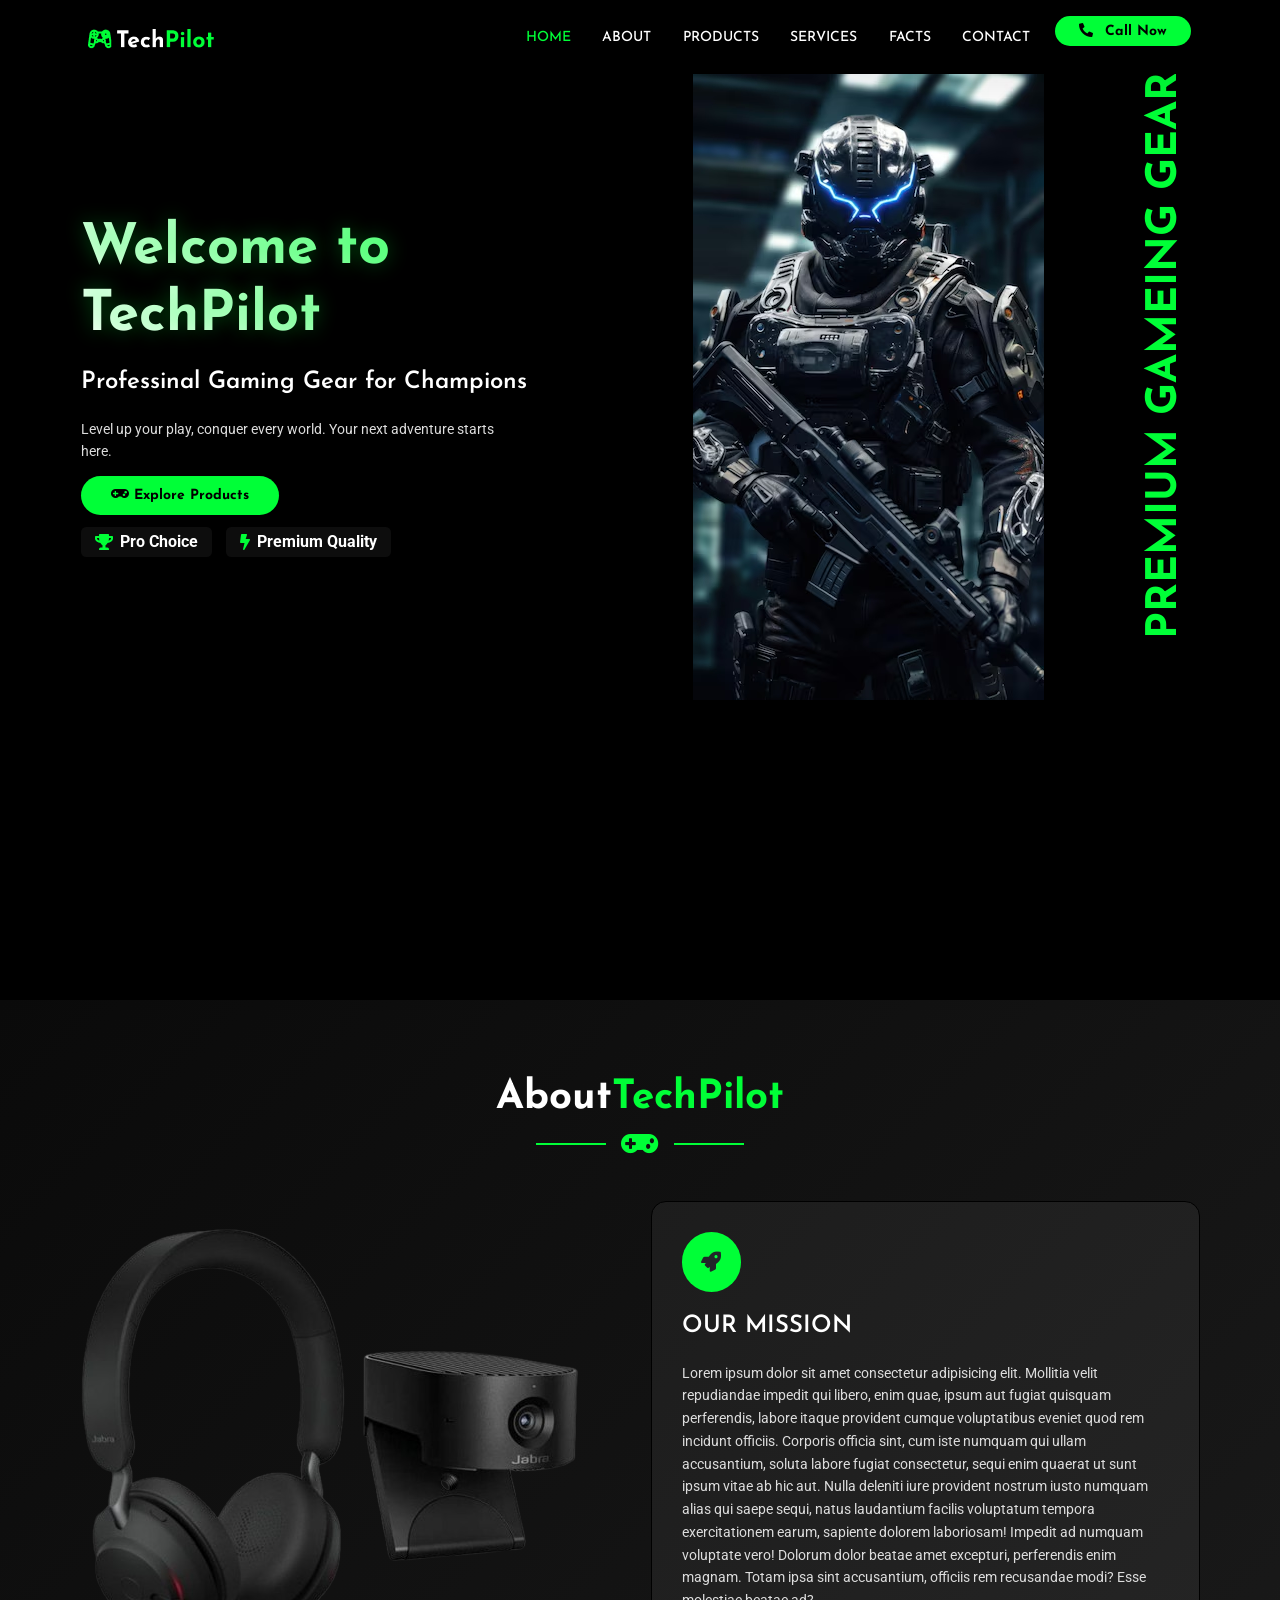
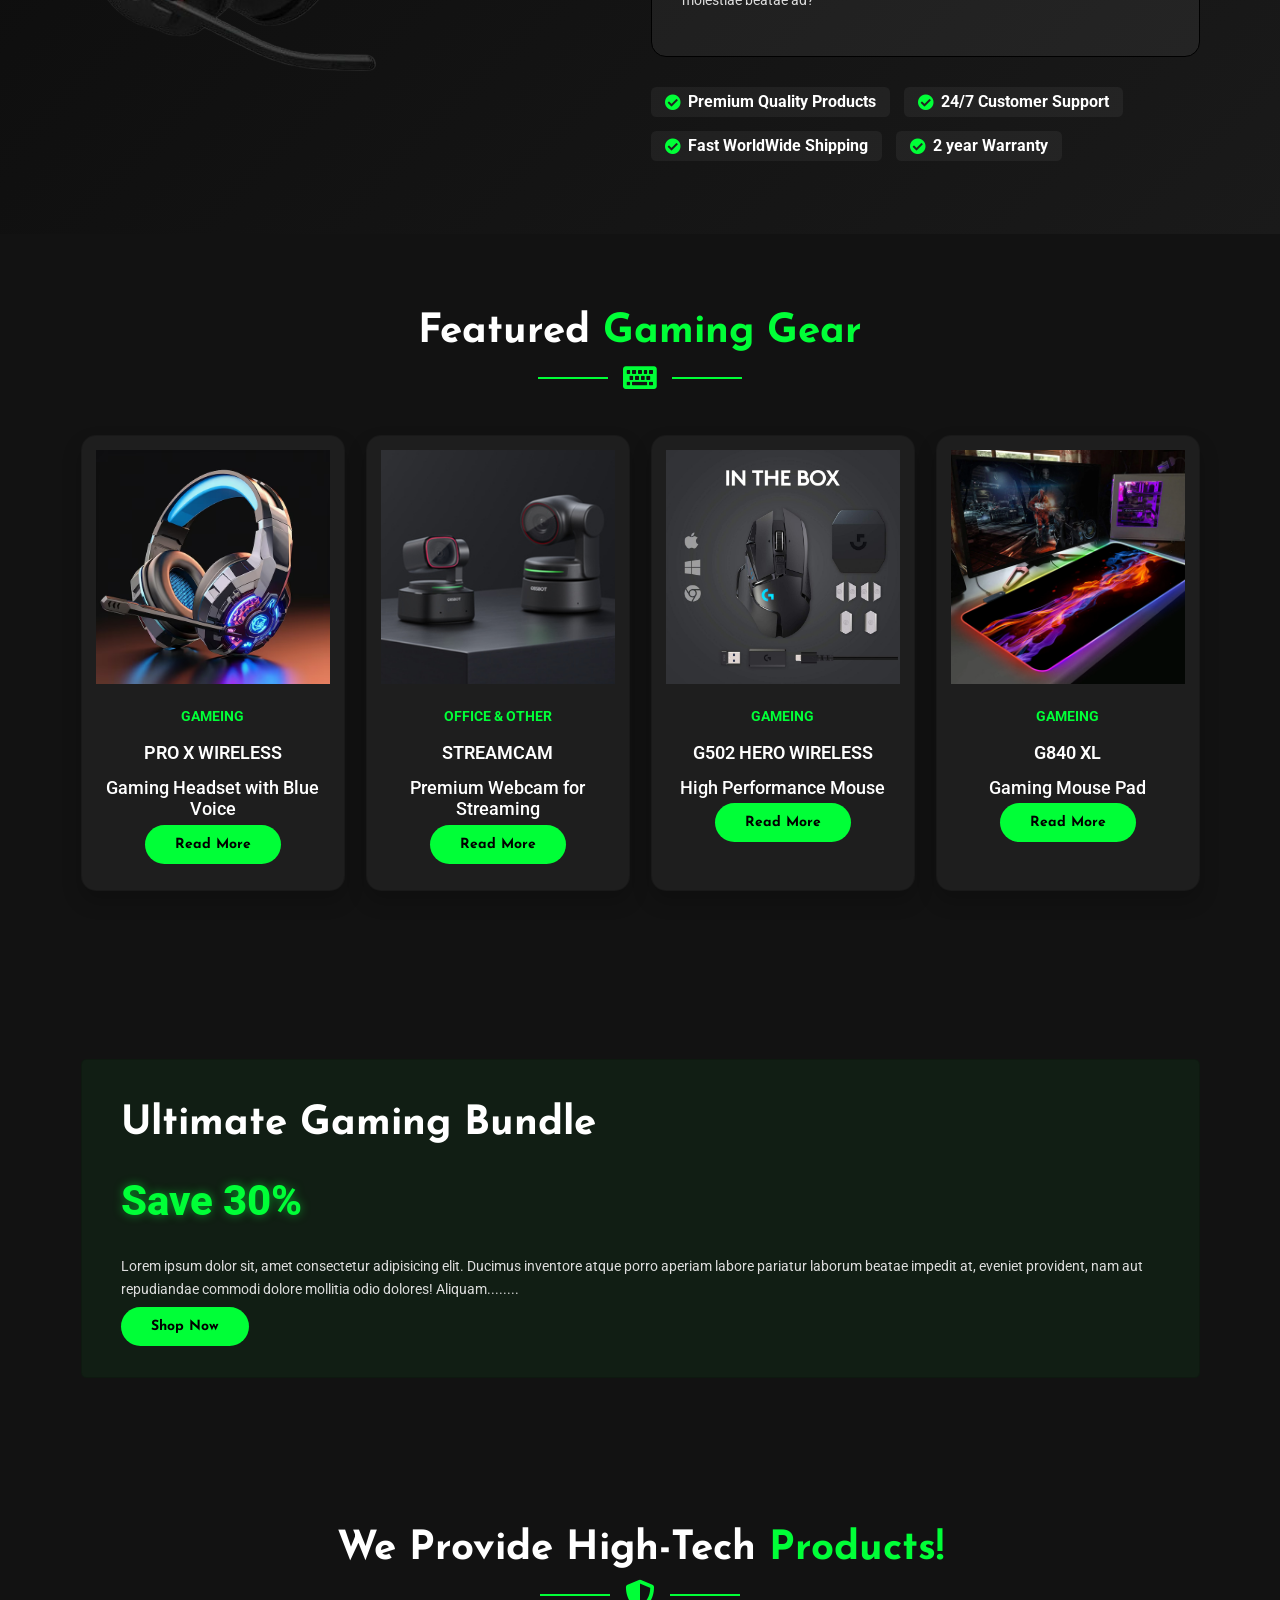
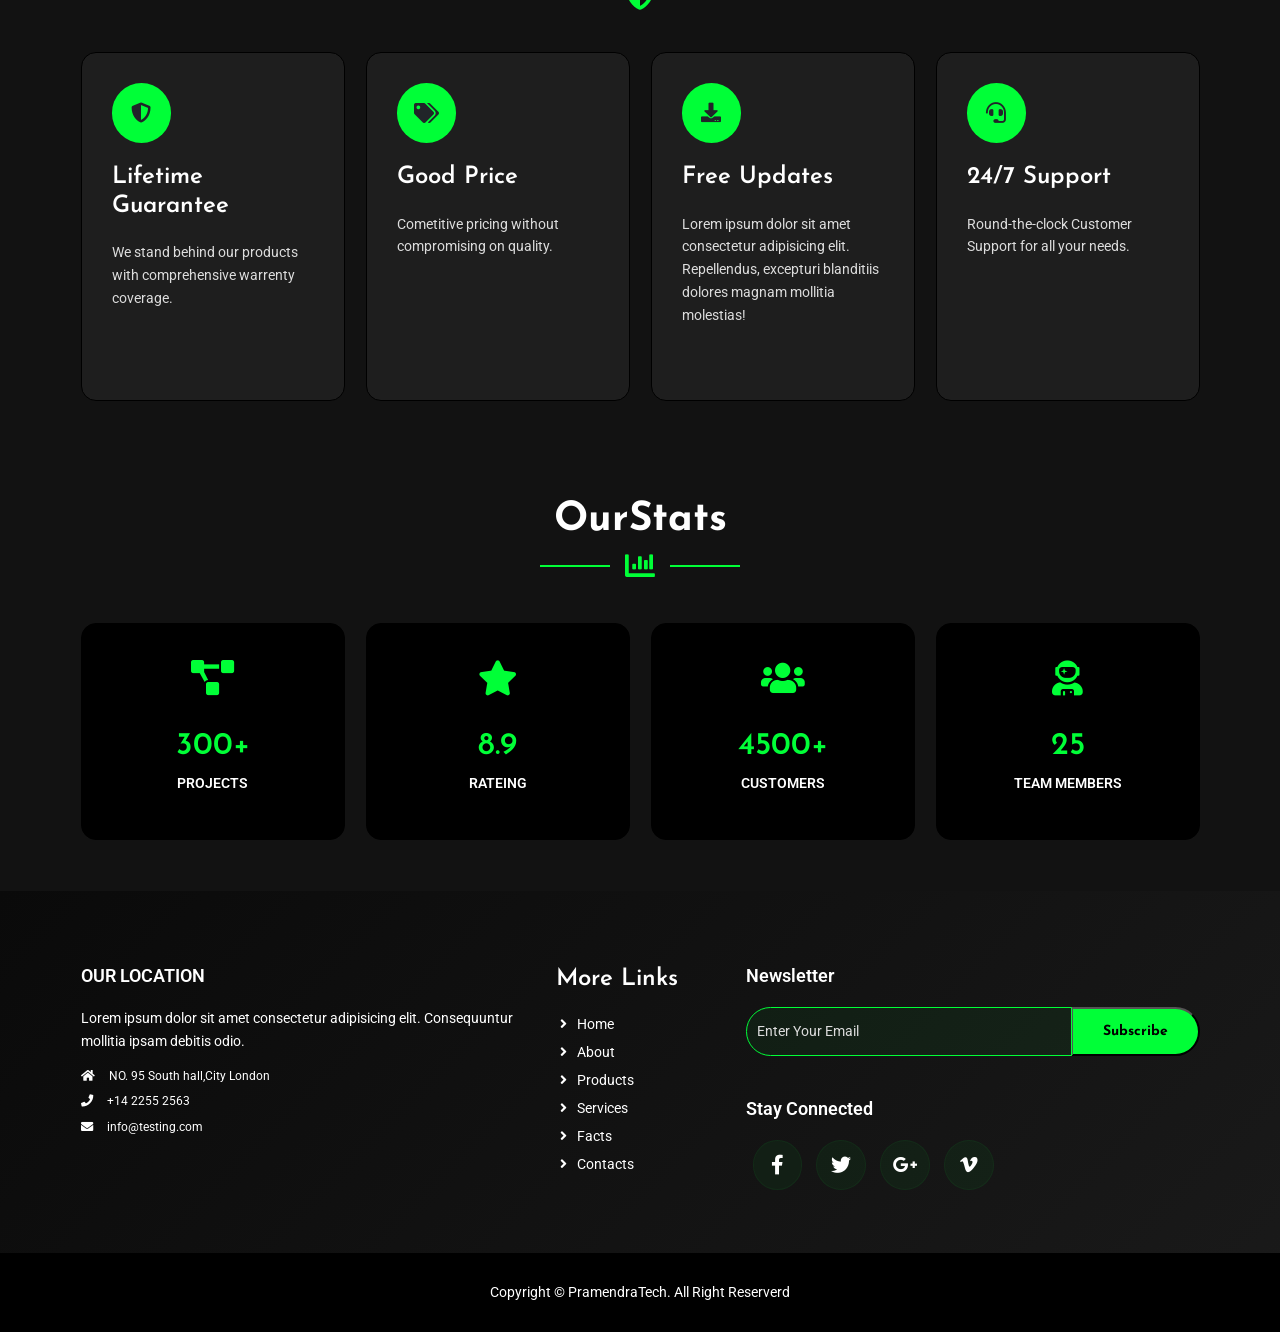
==== index.html @ 6ac1dfd6 "Web Page Gaming" ====
<!DOCTYPE html>
<html lang="en">

<head>
    <meta charset="UTF-8">
    <meta name="viewport" content="width=device-width, initial-scale=1.0">
    <title>TechPilot - Gaming Gear & Accessories</title>

    <!-- FAVICON -->
    <link rel="icon" type="image/png" href="images/favicon.png">

    <!-- Bootstrap 5 CDN Links -->
    <link rel="stylesheet" href="https://cdn.jsdelivr.net/npm/bootstrap@5.3.6/dist/css/bootstrap.min.css">
    <link rel="stylesheet" href="https://cdnjs.cloudflare.com/ajax/libs/font-awesome/5.15.4/css/all.min.css">

    <!-- Custom File's Link -->
    <link rel="stylesheet" href="Css/style.css">
    <link rel="stylesheet" href="Css/responsive-style.css">

</head>

<body data-bs-spy="scroll" data-bs-target=".navbar" data-bs-offset="100">
    <!-- Navbar section -->
    <header class="header_wrapper ">
        <nav class="navbar navbar-expand-lg navbar-header-scrolled">
            <div class="container">
                <a class="navbar-brand" href="#">
                    <img src="Images/logo.png" class="img-fluid" alt="logo">
                </a>
                <button class="navbar-toggler" type="button" data-bs-toggle="collapse" data-bs-target="#navbarNav"
                    aria-controls="navbarNav" aria-expanded="false" aria-label="Toggle navigation">
                    <!-- <span class="navbar-toggler-icon"></span> -->
                    <i class="fas fa-stream navbar-toggler-icon"> </i>
                </button>
                <div class="collapse navbar-collapse justify-content-end" id="navbarNav">
                    <ul class="navbar-nav menu-navbar-nav">
                        <li class="nav-item">
                            <a class="nav-link active" aria-current="page" href="#home">Home</a>
                        </li>
                        <li class="nav-item">
                            <a class="nav-link" href="#about">About</a>
                        </li>
                        <li class="nav-item">
                            <a class="nav-link" href="#products">Products</a>
                        </li>
                        <li class="nav-item">
                            <a class="nav-link" href="#services">Services</a>
                        </li>
                        <li class="nav-item">
                            <a class="nav-link" href="#facts">Facts</a>
                        </li>
                        <li class="nav-item">
                            <a class="nav-link" href="#contact">Contact</a>
                        </li>

                        <li class="nav-item">
                            <a class="main-btn" href="#">
                                <i class="swing fas fa-phone-alt me-2"></i> call now
                            </a>
                        </li>

                    </ul>
                </div>
            </div>
        </nav>
    </header>
    <!-- Navbar section exit -->

    <!-- Banner section -->
    <section id="home" class="banner_wrapper wrapper" style="height: 1000px;">
        <div class="container position-relative">
            <div class="vertical-text">
                PREMIUM GAMEING GEAR
            </div>

            <div class="row align-items-center">
                <div class="col-lg-6 mb-lg-0 mb-5">
                    <h1>
                        Welcome to TechPilot
                    </h1>
                    <h4>Professinal Gaming Gear for Champions</h4>
                    <p>
                        Level up your play, conquer every world. Your next adventure starts here.
                    </p>
                    <a href="#product" class="main-btn">
                        <i class="fas fa-gamepad"></i> Explore Products
                    </a>
                    <div class="hero-badges">
                        <span class="badge">
                            <i class="fas fa-trophy"></i> Pro Choice
                        </span>

                        <span class="badge">
                            <i class="fas fa-bolt"></i> Premium Quality
                        </span>
                    </div>

                </div>

                <div class="col-lg-6">
                    <div>
                        <img src="Images/top-banner-img/mouse.png" alt="mouse-logo" class="img-fluid ms-xl-5">
                    </div>

                </div>
            </div>

            <div class="row align-items-center">
                <div class="col-lg-6 mb-lg-0 mb-5">

                </div>
            </div>
        </div>
    </section>
    <!-- Banner section exit -->

    <!-- About section -->
    <section id="about" class="about_wrapper wrapper">
        <div class="container">
            <div class="section-title text-center mb-5">
                <h2>About<span class="highlight">TechPilot</span></h2>
                <div class="title-design">
                    <span class="line"></span>
                    <i class="fas fa-gamepad"></i>
                    <span class="line"></span>
                </div>

            </div>
            <div class="row">
                <div class="col-lg-6 mb-lg-0 mb-5">
                    <div class="position-relative">
                        <img src="Images/about/about-banner1.png" alt="mouse-logo" class="img-fluid">
                    </div>
                </div>
                <div class="col-lg-6">
                    <div class="common-card">
                        <div class="card-icon">
                            <i class="fas fa-rocket"></i>
                        </div>
                        <h4>OUR MISSION</h4>
                        <P>Lorem ipsum dolor sit amet consectetur adipisicing elit. Mollitia velit repudiandae impedit
                            qui libero, enim quae, ipsum aut fugiat quisquam perferendis, labore itaque provident cumque
                            voluptatibus eveniet quod rem incidunt officiis. Corporis officia sint, cum iste numquam qui
                            ullam accusantium, soluta labore fugiat consectetur, sequi enim quaerat ut sunt ipsum vitae
                            ab hic aut. Nulla deleniti iure provident nostrum iusto numquam alias qui saepe sequi, natus
                            laudantium facilis voluptatum tempora exercitationem earum, sapiente dolorem laboriosam!
                            Impedit ad numquam voluptate vero! Dolorum dolor beatae amet excepturi, perferendis enim
                            magnam. Totam ipsa sint accusantium, officiis rem recusandae modi? Esse molestiae beatae ad?
                        </P>
                    </div>
                    <div class="hero-badges flex-wrap justify-content-start">
                        <span class="badge">
                            <i class="fas fa-check-circle"></i>
                            Premium Quality Products
                        </span>

                        <span class="badge">
                            <i class="fas fa-check-circle"></i>
                            24/7 Customer Support
                        </span>

                        <span class="badge">
                            <i class="fas fa-check-circle"></i>
                            Fast WorldWide Shipping
                        </span>

                        <span class="badge">
                            <i class="fas fa-check-circle"></i>
                            2 year Warranty
                        </span>
                    </div>
                </div>
            </div>
        </div>

    </section>
    <!-- About section exit -->

    <!-- Product section -->
    <section id="products" class="products_wrapper wrapper">
        <div class="container">

            <div class="section-title text-center mb-5">
                <h2>Featured <span class="highlight">Gaming Gear</span></h2>
                <div class="title-design">
                    <span class="line"></span>
                    <i class="fas fa-keyboard"></i>
                    <span class="line"></span>
                </div>
            </div>
            <div class="row">
                <div class="col-lg-3 col-md-6 mb-4">
                    <div class="card text-center p-3">
                        <div class="product-img mb-4">
                            <img src="./Images/products/1.png" class="img-fluid" alt="" />
                        </div>
                        <div class="text-center mb-4">
                            <p>GAMEING</p>
                            <h5>PRO X WIRELESS</h5>
                            <h6>Gaming Headset with Blue Voice</h6>
                            <a href="#" class="main-btn mt-4">Read more</a>
                        </div>
                    </div>
                </div>

                <div class="col-lg-3 col-md-6 mb-4">
                    <div class="card text-center p-3">
                        <div class="product-img mb-4">
                            <img src="./Images/products/2.png" class="img-fluid" alt="" />
                        </div>
                        <div class="text-center mb-4">
                            <p>Office & Other</p>
                            <h5>STREAMCAM</h5>
                            <h6>Premium Webcam for Streaming</h6>
                            <a href="#" class="main-btn mt-4">Read more</a>
                        </div>
                    </div>
                </div>


                <div class="col-lg-3 col-md-6 mb-4">
                    <div class="card text-center p-3">
                        <div class="product-img mb-4">
                            <img src="./Images/products/3.png" class="img-fluid" alt="" />
                        </div>
                        <div class="text-center mb-4">
                            <p>GAMEING</p>
                            <h5>G502 HERO WIRELESS</h5>
                            <h6>High Performance Mouse</h6>
                            <a href="#" class="main-btn mt-4">Read more</a>
                        </div>
                    </div>
                </div>

                <div class="col-lg-3 col-md-6 mb-4">
                    <div class="card text-center p-3">
                        <div class="product-img mb-4">
                            <img src="./Images/products/4.png" class="img-fluid" alt="" />
                        </div>
                        <div class="text-center mb-4">
                            <p>GAMEING</p>
                            <h5>G840 XL</h5>
                            <h6>Gaming Mouse Pad</h6>
                            <a href="#" class="main-btn mt-4">Read more</a>
                        </div>
                    </div>
                </div>


            </div>
        </div>

    </section>
    <!-- Products section Exit -->

    <!-- Ads section -->
    <section class="ads_wrapper wrapper">
        <div class="container">
            <div class="row">
                <div class="col-md-12">
                    <div class="card">
                        <div>
                            <h2>
                                Ultimate Gaming Bundle
                            </h2>
                            <p class="discount my-5">
                                Save 30%
                            </p>
                            <p>Lorem ipsum dolor sit, amet consectetur adipisicing elit. Ducimus inventore atque porro
                                aperiam labore pariatur laborum beatae impedit at, eveniet provident, nam aut
                                repudiandae commodi dolore mollitia odio dolores! Aliquam........</p>
                            <a href="#products" class="main-btn mt-4">Shop Now</a>
                        </div>
                        <div class="ad-image">
                            <img src="./Images/ads/bundle-keyboard.png" alt="" class="img-fluid" />
                        </div>
                    </div>
                </div>
            </div>
        </div>
    </section>

    <!-- Ads Section Exit  -->

    <!-- Services section -->
    <section id="services" class="services_wrapper wrapper">
        <div class="container">
            <div class="section-title text-center mb-5">
                <h2>We Provide High-Tech <span class="highlight">products!</span> </h2>
                <div class="title-design">
                    <span class="line"></span>
                    <i class="fas fa-shield-alt"></i>
                    <span class="line"></span>
                </div>
            </div>
            <div class="row">
                <div class="col-lg-3 col-md-6 mb-4">
                    <div class="common-card">
                        <div class="card-icon">
                            <i class="fas fa-shield-alt"></i>
                        </div>
                        <h4>Lifetime Guarantee</h4>
                        <p>We stand behind our products with comprehensive warrenty coverage.</p>
                    </div>
                </div>


                <div class="col-lg-3 col-md-6 mb-4">
                    <div class="common-card">
                        <div class="card-icon">
                            <i class="fas fa-tags"></i>
                        </div>
                        <h4>Good Price</h4>
                        <p>Cometitive pricing without compromising on quality.</p>
                    </div>
                </div>

                <div class="col-lg-3 col-md-6 mb-4">
                    <div class="common-card">
                        <div class="card-icon">
                            <i class="fas fa-download"></i>
                        </div>
                        <h4>Free Updates</h4>
                        <p>Lorem ipsum dolor sit amet consectetur adipisicing elit. Repellendus, excepturi blanditiis
                            dolores magnam mollitia molestias!</p>
                    </div>
                </div>

                <div class="col-lg-3 col-md-6 mb-4">
                    <div class="common-card">
                        <div class="card-icon">
                            <i class="fas fa-headset"></i>
                        </div>
                        <h4>24/7 Support</h4>
                        <p>Round-the-clock Customer Support for all your needs.</p>
                    </div>
                </div>

            </div>
        </div>
    </section>
    <!-- Services section Exit -->

    <!-- Facts section -->

    <section id="facts" class="facts_wrapper warpper">
        <div class="container">
            <div class="section-title text-center mb-5">
                <h2>Our<span class="highlight">Stats</span> </h2>
                <div class="title-design">
                    <span class="line"></span>
                    <i class="fas fa-chart-bar"></i>
                    <span class="line"></span>
                </div>
            </div>
            <div class="row">
                <div class="col-md-3 col-sm-6 mb-4">
                    <div class="card common-card text-center">
                        <div class="fact-icon">
                            <i class="fas fa-project-diagram"></i>
                        </div>
                        <div>
                            <h3>300+</h3>
                            <p>PROJECTS</p>
                        </div>
                    </div>
                </div>

                <div class="col-md-3 col-sm-6 mb-4">
                    <div class="card common-card text-center">
                        <div class="fact-icon">
                            <i class="fas fa-star"></i>
                        </div>
                        <div>
                            <h3>8.9</h3>
                            <p>RATEING</p>
                        </div>
                    </div>
                </div>

                <div class="col-md-3 col-sm-6 mb-4">
                    <div class="card common-card text-center">
                        <div class="fact-icon">
                            <i class="fas fa-users"></i>
                        </div>
                        <div>
                            <h3>4500+</h3>
                            <p>CUSTOMERS</p>
                        </div>
                    </div>
                </div>

                <div class="col-md-3 col-sm-6 mb-4">
                    <div class="card common-card text-center">
                        <div class="fact-icon">
                            <i class="fas fa-user-astronaut"></i>
                        </div>
                        <div>
                            <h3>25</h3>
                            <p>TEAM MEMBERS</p>
                        </div>
                    </div>
                </div>
            </div>

        </div>
    </section>

    <!-- Facts section Exit -->


    <!-- Footer section -->
    <section id="contact" class="footer_wrapper wrapper pb-0">
        <div class="container pb-3">
            <div class="row">
                <div class="col-lg-5 col-md-6 mb-4">
                    <h5 class="mb-4">OUR LOCATION</h5>
                    <p class="ps-0">Lorem ipsum dolor sit amet consectetur adipisicing elit. Consequuntur mollitia ipsam
                        debitis odio.</p>
                    <div class="contact-info">
                        <ul class="list-unstyled">
                            <li><a href="#"><i class="fa fa-home me-3"></i>NO. 95 South hall,City London</a></li>
                            <li><a href="#"><i class="fa fa-phone me-3"></i>+14 2255 2563</a></li>
                            <li><a href="#"><i class="fa fa-envelope me-3"></i>info@testing.com</a></li>
                        </ul>
                    </div>
                </div>

                <div class="col-lg-2 col-md-6 mb-4">
                    <h4 class="mb-4">More Links</h4>
                    <ul class="link-widget p-0">
                        <li><a href="#home">Home</a></li>
                        <li><a href="#about">About</a></li>
                        <li><a href="#products">Products</a></li>
                        <li><a href="#services">Services</a></li>
                        <li><a href="#facts">Facts</a></li>
                        <li><a href="#contact">Contacts</a></li>
                    </ul>
                </div>
                <div class="col-lg-5 col-md-6 mb-4">
                    <h5 class="mb-4">Newsletter</h5>
                    <div class="input-group mb-5">
                        <input type="text" class="form-control" placeholder="Enter Your Email">
                        <button class="btnn main-btn" type="button">Subscribe</button>
                    </div>
                    <h5>Stay Connected</h5>
                    <ul class="social-network d-flex align-items-center p-0">
                        <li><a href="#"><i class="fab fa-facebook-f"></i></a></li>
                        <li><a href="#"><i class="fab fa-twitter"></i></a></li>
                        <li><a href="#"><i class="fab fa-google-plus-g"></i></a></li>
                        <li><a href="#"><i class="fab fa-vimeo-v"></i></a></li>
                    </ul>

                </div>
            </div>
        </div>
        <div class="container-fluid copyright-section">
            <p class="p-0">Copyright <a href="#">©️ PramendraTech.</a> All Right Reserverd</p>
        </div>
    </section>
    <!-- Footer section exit -->

    <!-- Bootstrap 5 JS CDN Links -->
    <script src="https://cdn.jsdelivr.net/npm/bootstrap@5.3.6/dist/js/bootstrap.bundle.min.js"></script>

    <!-- Custom Js Link -->
    <script src="JS/main.js"></script>
</body>

</html>
---- Css/style.css ----
/* TABLE OF CONTENTS */
/* ------------------
1. General
2. Navbar
3. Banner
4. About
5. Products
6. Ads
7. Services
8. Facts
9. Footer
-------------------- */

/* 1 General */
@import url("https://fonts.googleapis.com/css2?family=Josefin+Sans:wght@100;200;300;400;500;600;700&display=swap");
@import url("https://fonts.googleapis.com/css2?family=Roboto:ital,wght@0,100..900;1,100..900&display=swap");

* {
   box-sizing: border-box;
   margin: 0;
   padding: 0;
}

:root {
   /* Background Color */
   --primary-color: #00ff37;
   --secondary-color: rgba(0, 255, 55, 0.05);
   --bg-dark-light: rgba(255, 255, 255, 0.05);
   --bg-white: #fff;
   --bg-black: #000;
   --bg-black-primary: #121212;
   --bg-black-secondry: linear-gradient(135deg, #0a0a0a 0%, #1a1a1a 100%);

   /* Text Style */
   --primary-font: "Roboto", sans-serif;
   --secondary-font: "Josefin Sans", sans-serif;
   --primary-text: #00ff37;
   --text-white: #fff;
   --text-black: #000;
   --text-light: #ddd;
}

/* General */
html,
body {
   font-family: var(--primary-font);
   background-color: var(--bg-black-primary);
   font-size: 14px;
}

a {
   text-decoration: none;
}

::-webkit-scrollbar {
   width: 0.375rem;
}

::-webkit-scrollbar-track {
   background: var(--bg-light-blue);
}

::-webkit-scrollbar-thumb {
   background: var(--primary-color);
}


.main-btn {
   color: var(--text-black);
   text-align: center;
   padding: 0.8571rem 2.1429rem;
   font-size: 1rem;
   font-weight: 700;
   font-family: var(--secondary-font);
   background: var(--primary-color);
   text-transform: capitalize;
   border-radius: 1.7857rem;
   transition: all 0.3s ease;
}

.main-btn:hover {
   background: var(--bg-white);
   box-shadow: 0 0.3571rem 1.0714rem var(--secondary-color);
   transform: scale(1.05);
}

h1 {
   font-size: 4rem;
   margin-bottom: 1.25rem;
   font-weight: 700;
   font-family: var(--secondary-font);
   background: linear-gradient(45deg, var(--bg-white), var(--primary-color));
   -webkit-background-clip: text;
   -webkit-text-fill-color: transparent;
   text-shadow: 0 0 1.4286rem rgba(0, 255, 55, 0.3);
}

h2 {
   font-size: 2.8755rem;
   font-weight: 700;
   color: var(--text-white);
   font-family: var(--secondary-font);
   text-transform: capitalize;
}

h3 {
   font-size: 2.25rem;
   font-weight: 600;
   color: var(--text-white);
   font-family: var(--secondary-font);
}

h4 {
   font-size: 1.7143rem;
   font-weight: 600;
   color: var(--text-white);
   font-family: var(--secondary-font);
   margin-bottom: 1.5rem;
}


h5 {
   font-size: 1.2875rem;
   font-weight: 600;
   color: var(--text-white);
   margin-bottom: 0.9375rem;
}

h6 {
   font-size: 1.2875rem;
   font-weight: 500;
   color: var(--text-white);
   margin-bottom: 0.9375rem;
}

p {
   font-size: 1rem;
   font-weight: 400;
   color: var(--text-light);
   line-height: 1.625rem;
}

.wrapper {
   padding: 5.25rem 0;

}

.wrapper .highlight {
   color: var(--primary-text);
}


.section-title .title-design {
   display: flex;
   align-items: center;
   justify-content: center;
   gap: 1.0714rem;
}

.section-title .title-design .line {
   width: 5rem;
   height: 0.1429rem;
   background: var(--primary-color);
}

.section-title .title-design i {
   color: var(--primary-color);
   font-size: 2.1429rem;
}

.common-card {
   background: var(--bg-dark-light);
   border-radius: 1.0714rem;
   padding: 2.1429rem;
   margin-bottom: 2.1429rem;
   border: 0.0714rem solid var(--bg-black);
   transition: transform 0.3s ease;
}

.common-card .card-icon {
   width: 4.2857rem;
   height: 4.2857rem;
   background: var(--primary-color);
   border-radius: 50%;
   display: flex;
   align-items: center;
   justify-content: center;
   margin-bottom: 1.4286rem;

}


.common-card .card-icon i {
   font-size: 1.4286rem;
}



/* Nevigation */

.header_wrapper .navbar {
   padding: 0.9375rem 0;
   background-color: var(--bg-black);
   transition: 0.3s ease-in-out;
}


.header_wrapper .navbar-toggler {
   border: 0;
   color: var(--text-white);
   line-height: 2;
}

.header_wrapper .navbar-toggler:focus {
   box-shadow: none;
}

.header_wrapper .nav-item {
   margin: 0 0.625rem;

}

.header_wrapper .nav-item .nav-link {
   font-size: 1rem;
   font-family: var(--secondary-font);
   font-weight: 500;
   text-transform: uppercase;
   color: var(--text-white);
   display: inline-block;
}

.header_wrapper .nav-item .nav-link.active,
.header_wrapper .nav-item .nav-link:hover {
   color: var(--primary-text);
}

.header_wrapper .nav-item .main-btn {
   font-size: 1rem;
   padding: 0.5714rem 1.7143rem;
}

.main-btn .swing {
   animation: shake 1s ease infinite;
}

@keyframes shake {

   0%,
   100% {
      transform: rotate(0deg);
   }

   20%,
   60% {
      transform: rotate(-10deg);
   }

   40%,
   80% {
      transform: rotate(10deg);
   }

}

.navbar-header-scrolled {
   position: fixed;
   top: 0;
   left: 0;
   width: 100%;
   z-index: 999;
   background-color: var(--bg-black);
   box-shadow: 0.5084rem 1.1419rem 2.5rem 0 rgb(0 0 0 / 8%);
   transition: 0.03s ease-in-out;
}

/* 3 TOP BANNER */

.banner_wrapper {
   background-color: var(--bg-black);
   position: relative;
}

.vertical-text {
   position: absolute;
   right: 3.2143rem;
   top: 40%;
   transform: rotate(-90deg) translateX(50%);
   transform-origin: right;
   font-family: var(--secondary-font);
   font-size: 3rem;
   font-weight: 700;
   color: var(--primary-text);
   opacity: 1.1;
   text-transform: uppercase;
   white-space: nowrap;
   pointer-events: none;
}

.banner_wrapper p {
   max-width: 80%;
   color: var(--text-light);
   margin-bottom: 1.5rem;

}

.hero-badges {
   display: flex;
   gap: 1rem;
   margin-top: 1.5rem;
}

.hero-badges .badge {
   display: inline-flex;
   align-items: center;
   gap: 0.5rem;
   background: var(--bg-dark-light);
   padding: 0.5rem 1rem;
   border-radius: 1.4286;
   font-size: 1.1429rem;
}

.hero-badges .badge i {
   color: var(--primary-text);
}

/* 4. Section About  */

.about_wrapper {
   background: var(--bg-black-secondry);
}

/* 5. Section Products  */

.products_wrapper .card {
   background: var(--bg-dark-light);
   border-radius: 1.0714rem;
   box-shadow: 0 0.7143rem 1.4286rem rgba(0, 0, 0, 0.2);
   height: 100%;
   transition: transform 0.3s ease;
}

.products_wrapper .card:hover {

   transform: translateY(-0.7143rem);
}


.products_wrapper .card .products-img {
   width: 100%;
   height: 100%;
}

.products_wrapper .card p {
   color: var(--primary-text);
   text-transform: uppercase;
   font-weight: 700;

}

/* 6. Ads Section  */

.ads_wrapper .card {
   display: flex;
   align-items: center;
   flex-direction: row;
   justify-content: space-between;
   padding: 2.8571rem;
   background-color: var(--secondary-color);
}

.ads_wrapper .ad-image img {
   max-width: 100%;
   height: auto;
   transform: scale(1.1);
   transition: transform 0.3s ease;

}

.ads_wrapper .discount {
   font-size: 3rem;
   font-weight: 800;
   color: var(--primary-color);
   margin-bottom: 0.7143rem;
   text-shadow: 0 0 0.7143rem rgba(0, 255, 55, 0.5);
}


/* 7. Services Section  */

.services_wrapper {
   color: var(--bg-black-secondry);
}

.services_wrapper .common-card {
   min-height: 17.8571rem;
   height: 100%;
   transition: transform 0.3s ease;
   cursor: pointer;
}

.services_wrapper .common-card:hover {
   transform: translateY(-0.7143rem);
}


/* 8. Facts Section  */

.facts_wrapper .common-card {
   background-color: var(--bg-black);
   border: 0.0714rem solid var(--bg-black);
   transition: transform 0.3s ease, box-shadow 0.3s ease;

}

.facts_wrapper .common-card:hover {
   transform: translateY(-0.7143rem);
   border-color: var(--primary-color);
   box-shadow: 0 0.7143rem 2.1429rem rgba(0, 255, 55, 0.1);
}

.facts_wrapper .fact-icon {
   font-size: 2.5rem;
   color: var(--primary-color);
   margin-bottom: 1.5rem;
   position: relative;
}

.facts_wrapper h3 {
   color: var(--primary-text);

}

.facts_wrapper p {
   color: var(--text-white);
   font-weight: 600;
   text-transform: uppercase;
}



/* 9. Footer Section  */

.footer_wrapper {
   background: var(--bg-black-secondry);
}

.footer_wrapper ul li {
   margin-bottom: 0.5rem;
   list-style: none;
   font-size: 0.875rem;
}

.footer_wrapper .contact-info li a {
   color: var(--text-white);
}

.footer_wrapper .link-widget li a,
.footer_wrapper p {
   color: var(--text-white);
   font-size: 1rem;
   padding-left: 1.5rem;
   position: relative;
   transition: all 0.3s ease-out 0s;


}

.footer_wrapper .link-widget li a::before {
   content: "\f105";
   font-family: "font Awesome 5 free";
   font-weight: 900;
   position: absolute;
   left: 0.3rem;
   top: 50%;
   transform: translateY(-50%);
}

.footer_wrapper .link-widget li a:hover {
   margin-left: 0.625rem;
   color: var(--primary-text);
}

.footer_wrapper .form-control {
   border-radius: 1.7857rem;
   background-color: var(--secondary-color);
   border-color: var(--primary-color);
   color: var(--text-light);
}

.footer_wrapper ::placeholder {
   color: var(--text-light);
}

.footer_wrapper .form-control:focus {
   outline: none;
   box-shadow: none;
}

.footer_wrapper .input-group:hover {
   border-color: var(--bg-white);

}

.footer_wrapper .input-group:hover .main-btn {
   border-color: var(--bg-white);
   background: var(--bg-white);
}

.footer_wrapper .social-network a {
   width: 3.5714rem;
   height: 3.5714rem;
   background: var(--secondary-color);
   margin: 0.5rem;
   font-size: 1.4286rem;
   display: flex;
   align-items: center;
   justify-content: center;
   border: 0.125rem solid var(--secondary-color);
   color: var(--text-white);
   border-radius: 100%;
   -webkit-transition: all 0.3s cubic-bezier(0.645, 0.045, 0.355, 1);
   transition: all 0.3s cubic-bezier(0.645, 0.045, 0.355, 1);
}

.footer_wrapper .social-network a:hover {
   background-color: var(--primary-color);
   background-color: var(--primary-color);
   color: var(--text-black);
   transform: translateY(-0.1875rem);
}

.footer_wrapper .copyright-section {
   background: var(--bg-black);
   padding: 2rem 0 1rem;
   text-align: center;
}

.footer_wrapper .copyright-section a {
   color: var(--text-white);
   font-family: 600;
}
---- Css/responsive-style.css ----
@media (max-width: 1199.5px) {

   /* custom css */
   .common-card {
      padding: 1.0714rem;
   }

   .hero-badges .badge {
      font-size: 1rem;
   }

}

@media (max-width: 991px) {

   /* custom css */
   .wrapper {
      padding: 3.125rem 0;

   }

   .main-btn {
      font-size: 0.875rem;
   }

   h1 {
      font-size: 2.8125rem;
      margin-bottom: 0.625rem;
   }

   h2 {
      font-size: 1.875rem;
   }

   h3 {
      font-size: 1.5625rem;
   }

   h4 {
      font-size: 1.25rem;
   }

   h5 {
      font-size: 1.125rem;
   }

   p {
      font-size: 0.875rem;
      line-height: 1.35rem;
   }

   /* 2 Navbar */
   .header-scrolled {
      height: auto;
   }

   .header_wrapper .menu-navbar-nav {
      text-align: center;
   }

   .header_wrapper .nav-item .nav-link {
      margin-top: 0.9375rem;
   }

   /* about */
   .about_wrapper img {
      width: 100%;
   }

   /* services */

   .services_wrapper .card {
      padding: 1.875rem 0.875rem;
   }

}

@media (max-width: 767.5px) {

   /* custom css */
   h1 {
      font-size: 2.5rem;
      line-height: 2.5rem;
   }

   h2 {
      font-size: 1.75rem;
      line-height: 2.5rem;
   }

   h5 {
      font-size: 1.25rem;
   }

   /* Ads */

   .ads_wrapper .card {
      flex-direction: column;
   }

   /* service */
   .services_wrapper .card {
      text-align: center;
   }


   /* footer */

   .footer_wrapper>div {
      padding: 0 1.875rem;
   }

}

@media (max-width: 360px) {

   /* banner */
   .banner_wrapper .vertical-text {

      display: none;
   }

   /* about */

   .about_wrapper .about-animate {
      width: 6.875rem;
   }


   /* Ads */
   .ads_wrapper .ads-image {
      margin-top: 2.1429rem;
   }


}
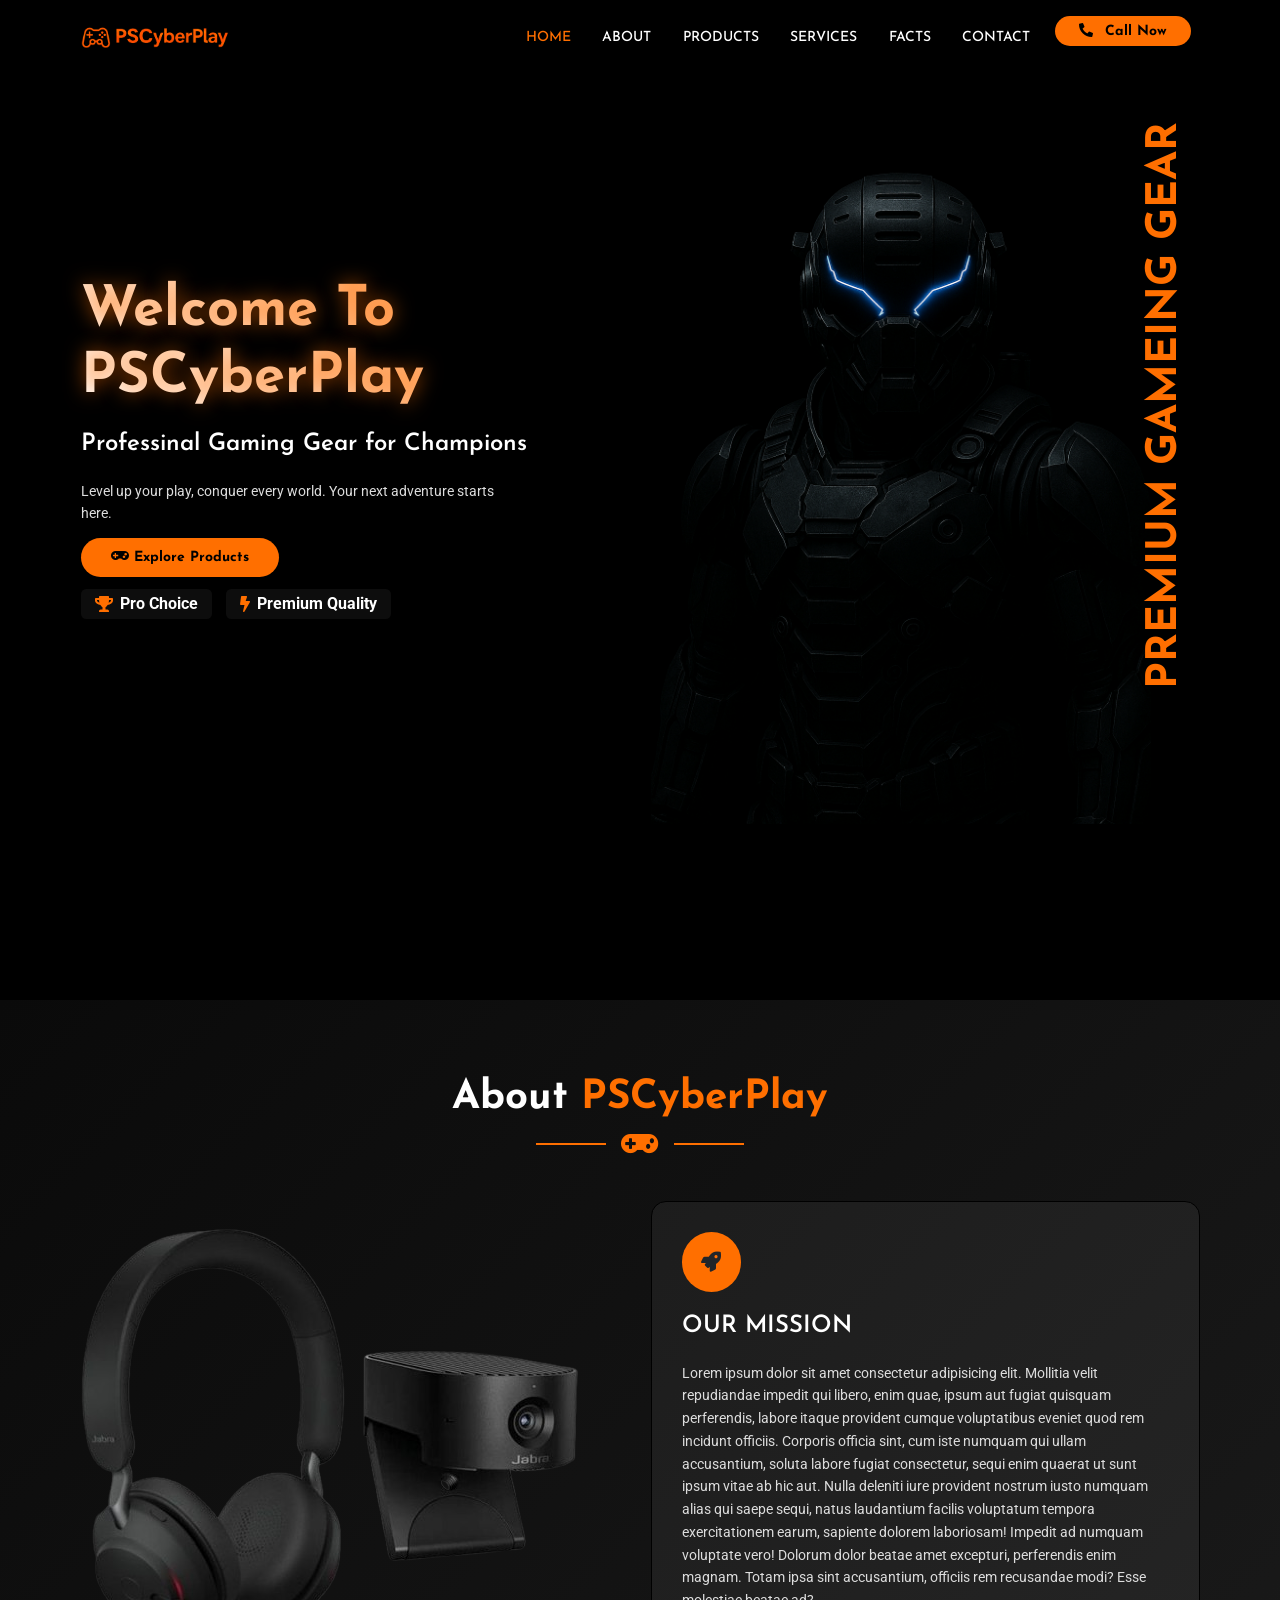
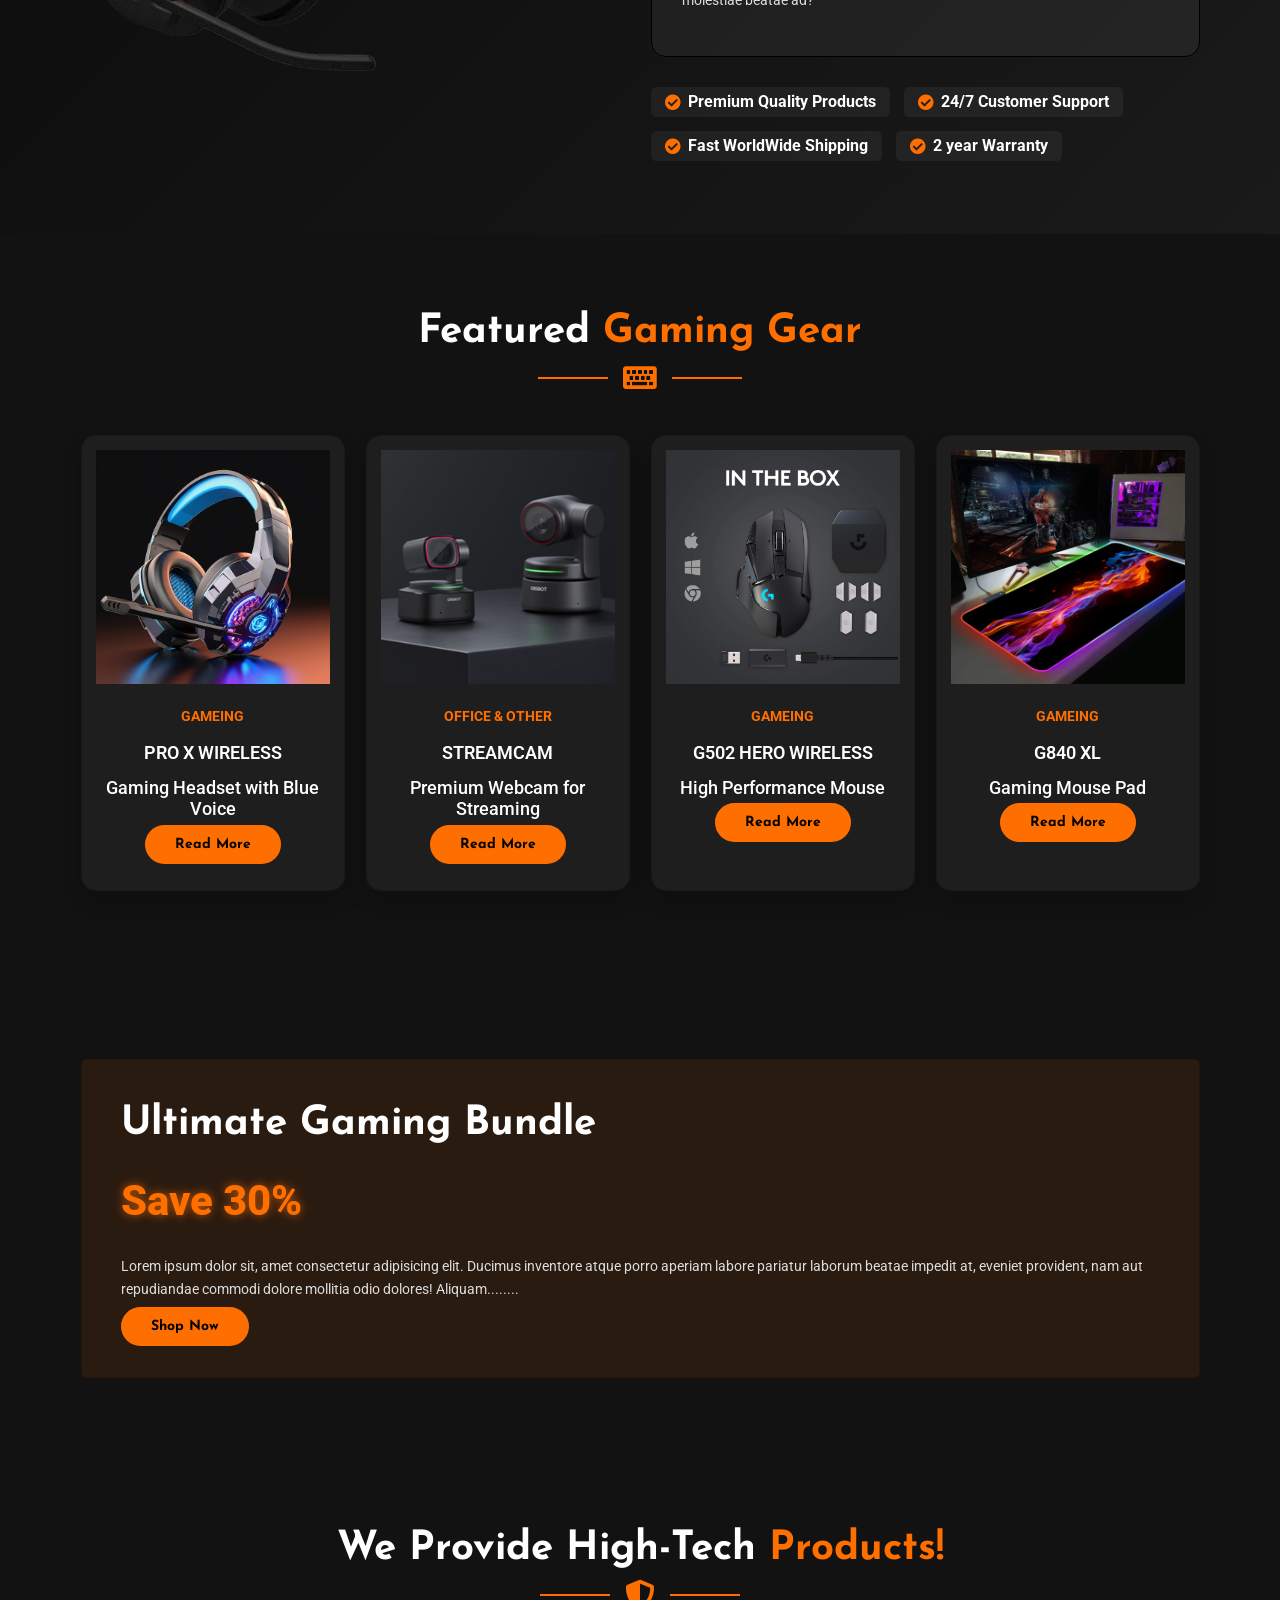
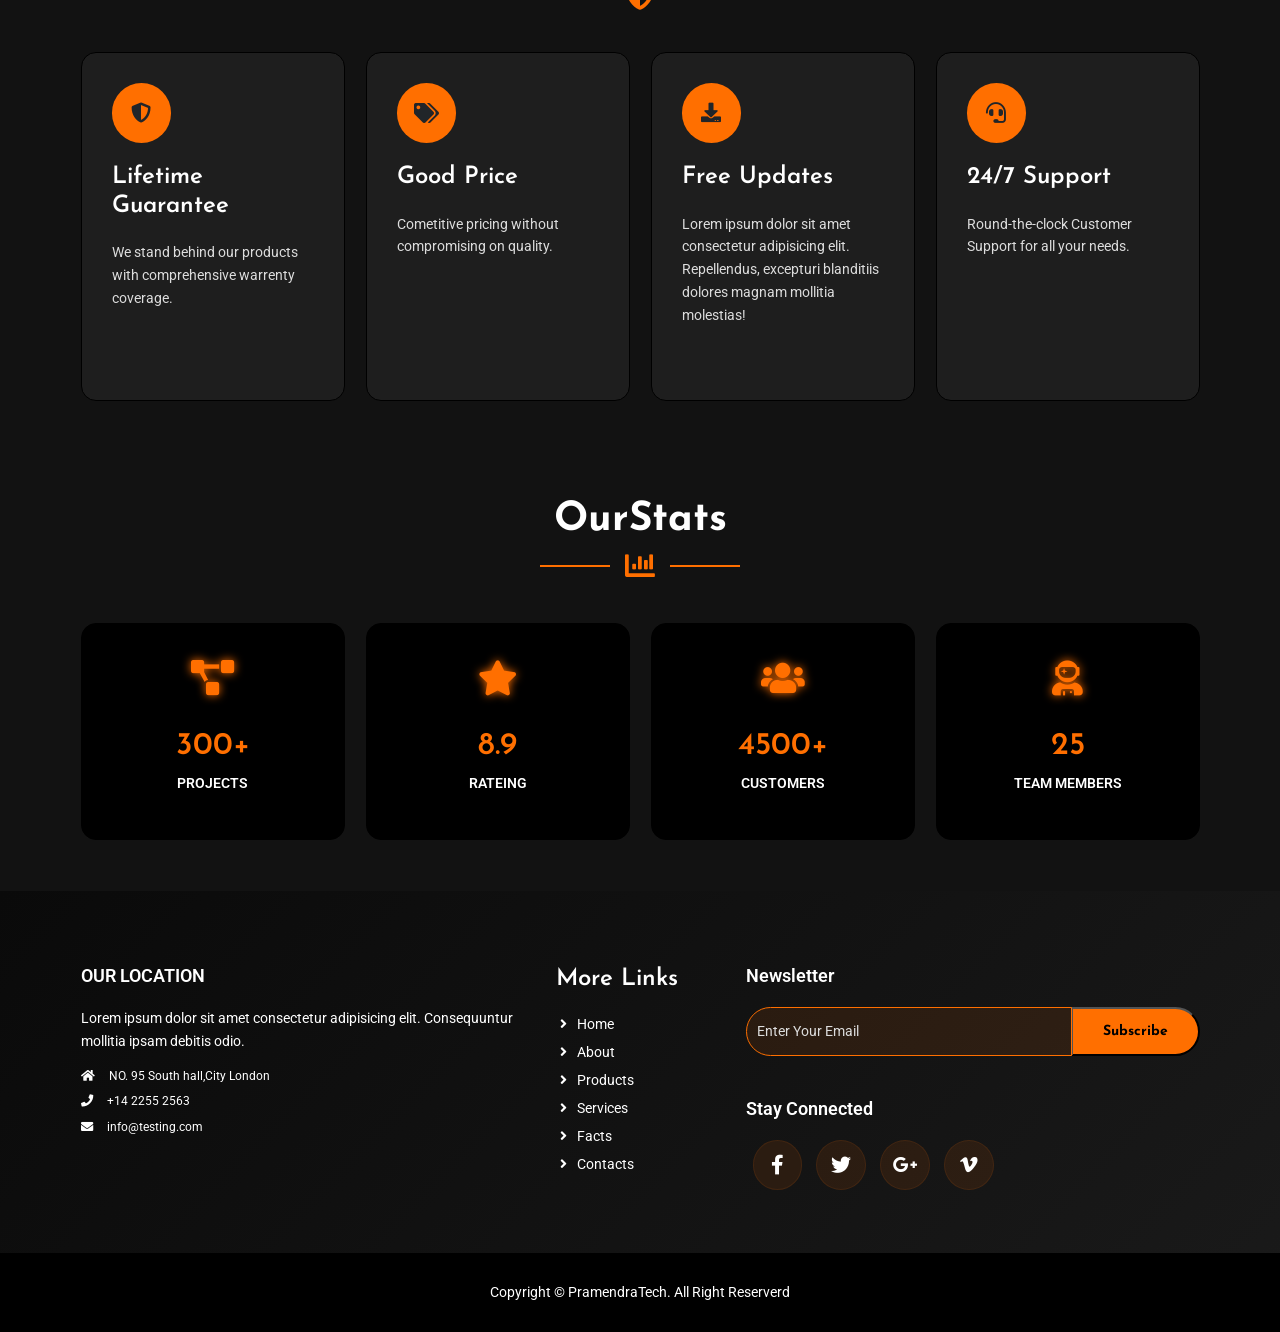
==== commit c0ecb1fe: "new chnages to orange  neon color and PSCyberPlay" ====
--- a/index.html
+++ b/index.html
@@ -4,7 +4,7 @@
 <head>
     <meta charset="UTF-8">
     <meta name="viewport" content="width=device-width, initial-scale=1.0">
-    <title>TechPilot - Gaming Gear & Accessories</title>
+    <title>PSCyberPlay - Gaming Gear & Accessories</title>
 
     <!-- FAVICON -->
     <link rel="icon" type="image/png" href="images/favicon.png">
@@ -25,7 +25,8 @@
         <nav class="navbar navbar-expand-lg navbar-header-scrolled">
             <div class="container">
                 <a class="navbar-brand" href="#">
-                    <img src="Images/logo.png" class="img-fluid" alt="logo">
+                      <!-- <img src="Images/logo.png" class="img-fluid" alt="logo"> -->
+                  <img src="Images/logo1.png" class="img-fluid logo" alt="logo">
                 </a>
                 <button class="navbar-toggler" type="button" data-bs-toggle="collapse" data-bs-target="#navbarNav"
                     aria-controls="navbarNav" aria-expanded="false" aria-label="Toggle navigation">
@@ -76,7 +77,7 @@
             <div class="row align-items-center">
                 <div class="col-lg-6 mb-lg-0 mb-5">
                     <h1>
-                        Welcome to TechPilot
+                        Welcome To PSCyberPlay
                     </h1>
                     <h4>Professinal Gaming Gear for Champions</h4>
                     <p>
@@ -99,7 +100,7 @@
 
                 <div class="col-lg-6">
                     <div>
-                        <img src="Images/top-banner-img/mouse.png" alt="mouse-logo" class="img-fluid ms-xl-5">
+                        <img style="height: auto; width: 500px;" src="Images/top-banner-img/mouse2.png" alt="mouse-logo" class="img-fluid ">
                     </div>
 
                 </div>
@@ -118,7 +119,7 @@
     <section id="about" class="about_wrapper wrapper">
         <div class="container">
             <div class="section-title text-center mb-5">
-                <h2>About<span class="highlight">TechPilot</span></h2>
+                <h2>About <span class="highlight">PSCyberPlay</span></h2>
                 <div class="title-design">
                     <span class="line"></span>
                     <i class="fas fa-gamepad"></i>
--- a/Css/style.css
+++ b/Css/style.css
@@ -20,11 +20,10 @@
    margin: 0;
    padding: 0;
 }
-
 :root {
    /* Background Color */
-   --primary-color: #00ff37;
-   --secondary-color: rgba(0, 255, 55, 0.05);
+   --primary-color: #ff6f00; /* Neon Orange */
+   --secondary-color: rgba(255, 111, 0, 0.1); /* Soft glow background */
    --bg-dark-light: rgba(255, 255, 255, 0.05);
    --bg-white: #fff;
    --bg-black: #000;
@@ -34,11 +33,20 @@
    /* Text Style */
    --primary-font: "Roboto", sans-serif;
    --secondary-font: "Josefin Sans", sans-serif;
-   --primary-text: #00ff37;
+   --primary-text: #ff6f00; /* Neon Orange text */
    --text-white: #fff;
    --text-black: #000;
    --text-light: #ddd;
 }
+
+.neon-text {
+   color: var(--primary-text);
+   text-shadow: 0 0 5px #ff6f00,
+                0 0 10px #ff6f00,
+                0 0 20px #ff6f00,
+                0 0 40px #ff6f00;
+}
+
 
 /* General */
 html,
@@ -80,9 +88,11 @@
 
 .main-btn:hover {
    background: var(--bg-white);
-   box-shadow: 0 0.3571rem 1.0714rem var(--secondary-color);
+   /* box-shadow: 0 0.3571rem 1.0714rem var(--secondary-color); */  /* Green color*/
+    box-shadow: 0 0.3571rem 1.0714rem rgba(255, 111, 0, 0.6); /* glowing orange */
    transform: scale(1.05);
 }
+
 
 h1 {
    font-size: 4rem;
@@ -90,10 +100,13 @@
    font-weight: 700;
    font-family: var(--secondary-font);
    background: linear-gradient(45deg, var(--bg-white), var(--primary-color));
-   -webkit-background-clip: text;
+   background-clip: text;              /* Standard property */
+   -webkit-background-clip: text;      /* Vendor prefix for WebKit browsers */
    -webkit-text-fill-color: transparent;
-   text-shadow: 0 0 1.4286rem rgba(0, 255, 55, 0.3);
-}
+      /* text-shadow: 0 0 1.4286rem rgba(0, 255, 55, 0.3); */    /* Green color*/
+   text-shadow: 0 0 1.4286rem rgba(255, 111, 0, 0.6); /* Neon orange glow */
+}
+
 
 h2 {
    font-size: 2.8755rem;
@@ -198,6 +211,13 @@
 
 /* Nevigation */
 
+.logo {
+  width: 148px;
+  height: 39px;
+  object-fit: contain;
+}
+
+
 .header_wrapper .navbar {
    padding: 0.9375rem 0;
    background-color: var(--bg-black);
@@ -381,7 +401,8 @@
    font-weight: 800;
    color: var(--primary-color);
    margin-bottom: 0.7143rem;
-   text-shadow: 0 0 0.7143rem rgba(0, 255, 55, 0.5);
+   /* text-shadow: 0 0 0.7143rem rgba(0, 255, 55, 0.5); */   /* Green color*/
+   text-shadow: 0 0 0.7143rem rgba(255, 111, 0, 0.7); /* neon orange glow */
 }
 
 
@@ -415,7 +436,8 @@
 .facts_wrapper .common-card:hover {
    transform: translateY(-0.7143rem);
    border-color: var(--primary-color);
-   box-shadow: 0 0.7143rem 2.1429rem rgba(0, 255, 55, 0.1);
+   /* box-shadow: 0 0.7143rem 2.1429rem rgba(0, 255, 55, 0.1); */  /* Green color*/
+    box-shadow: 0 0.7143rem 2.1429rem rgba(255, 111, 0, 0.3); /* orange glow */
 }
 
 .facts_wrapper .fact-icon {
@@ -423,6 +445,7 @@
    color: var(--primary-color);
    margin-bottom: 1.5rem;
    position: relative;
+    text-shadow: 0 0 10px #ff6f00; /* glowing icon */
 }
 
 .facts_wrapper h3 {
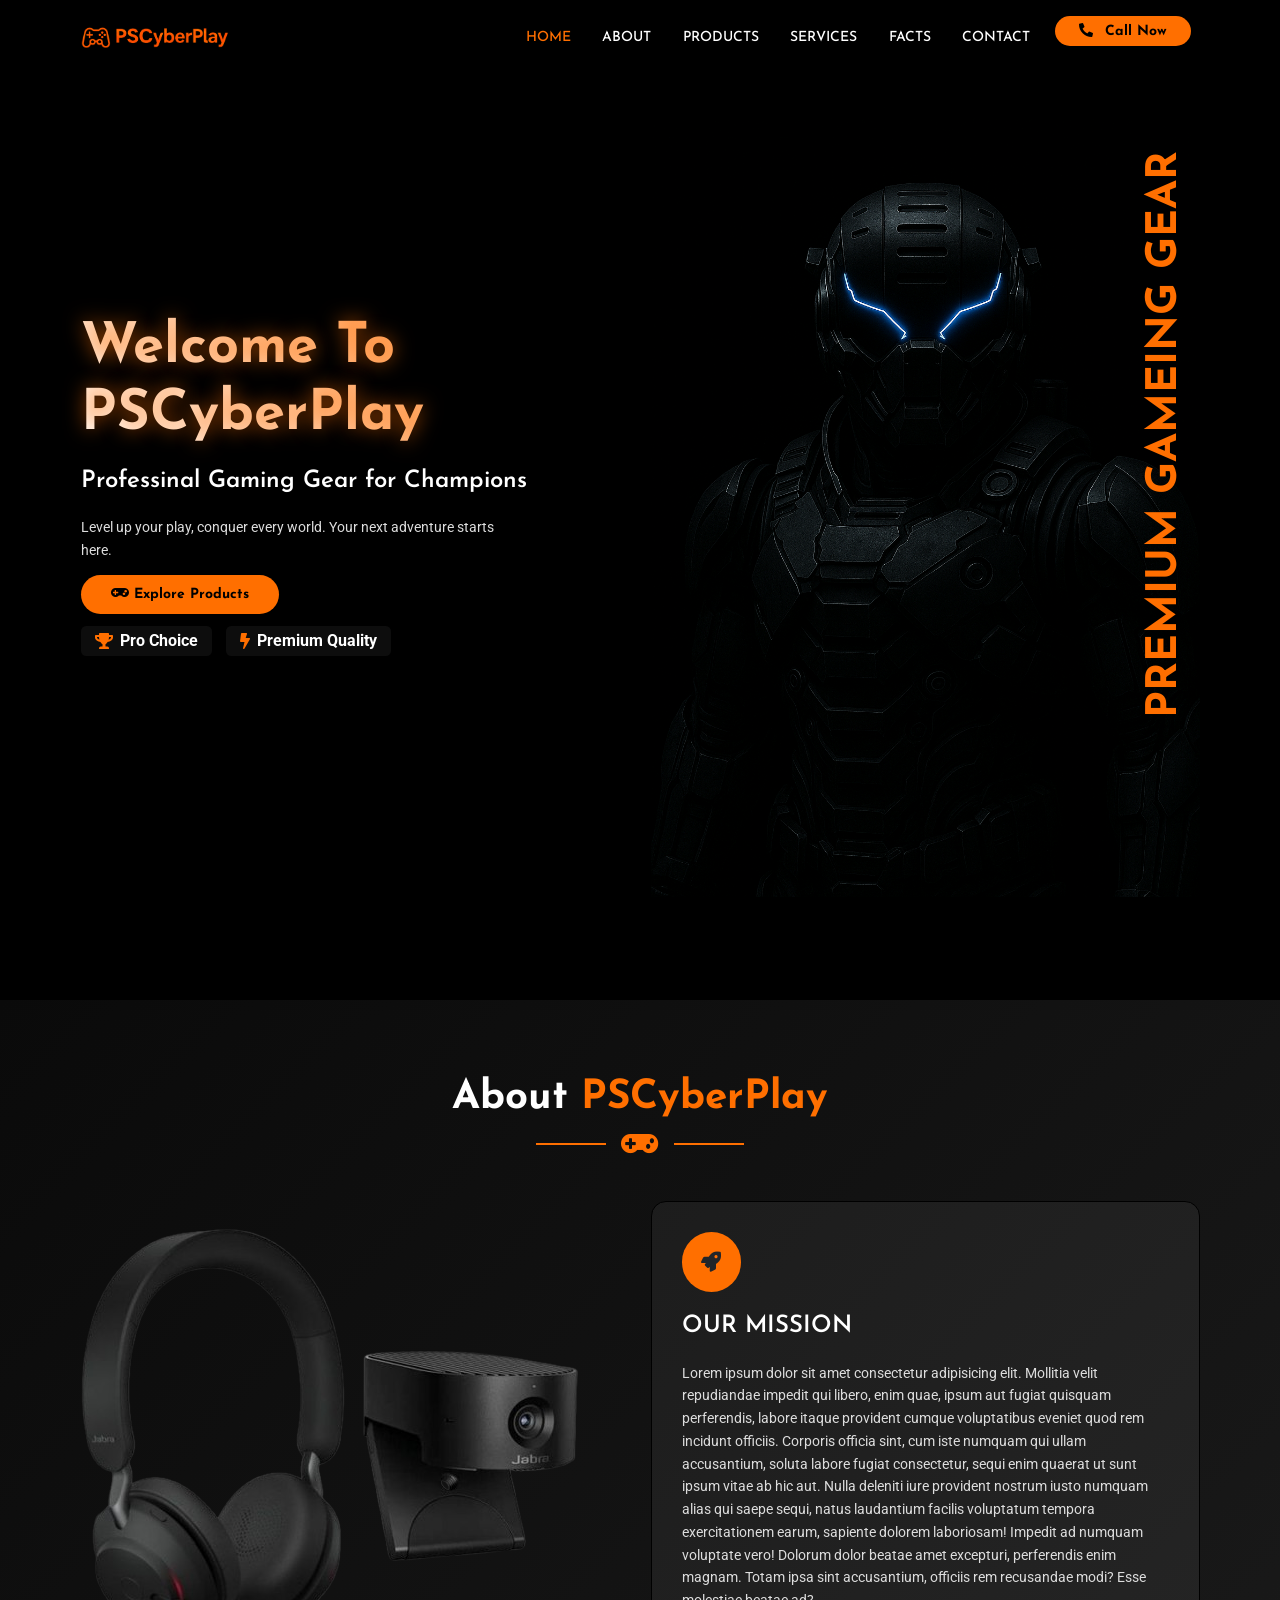
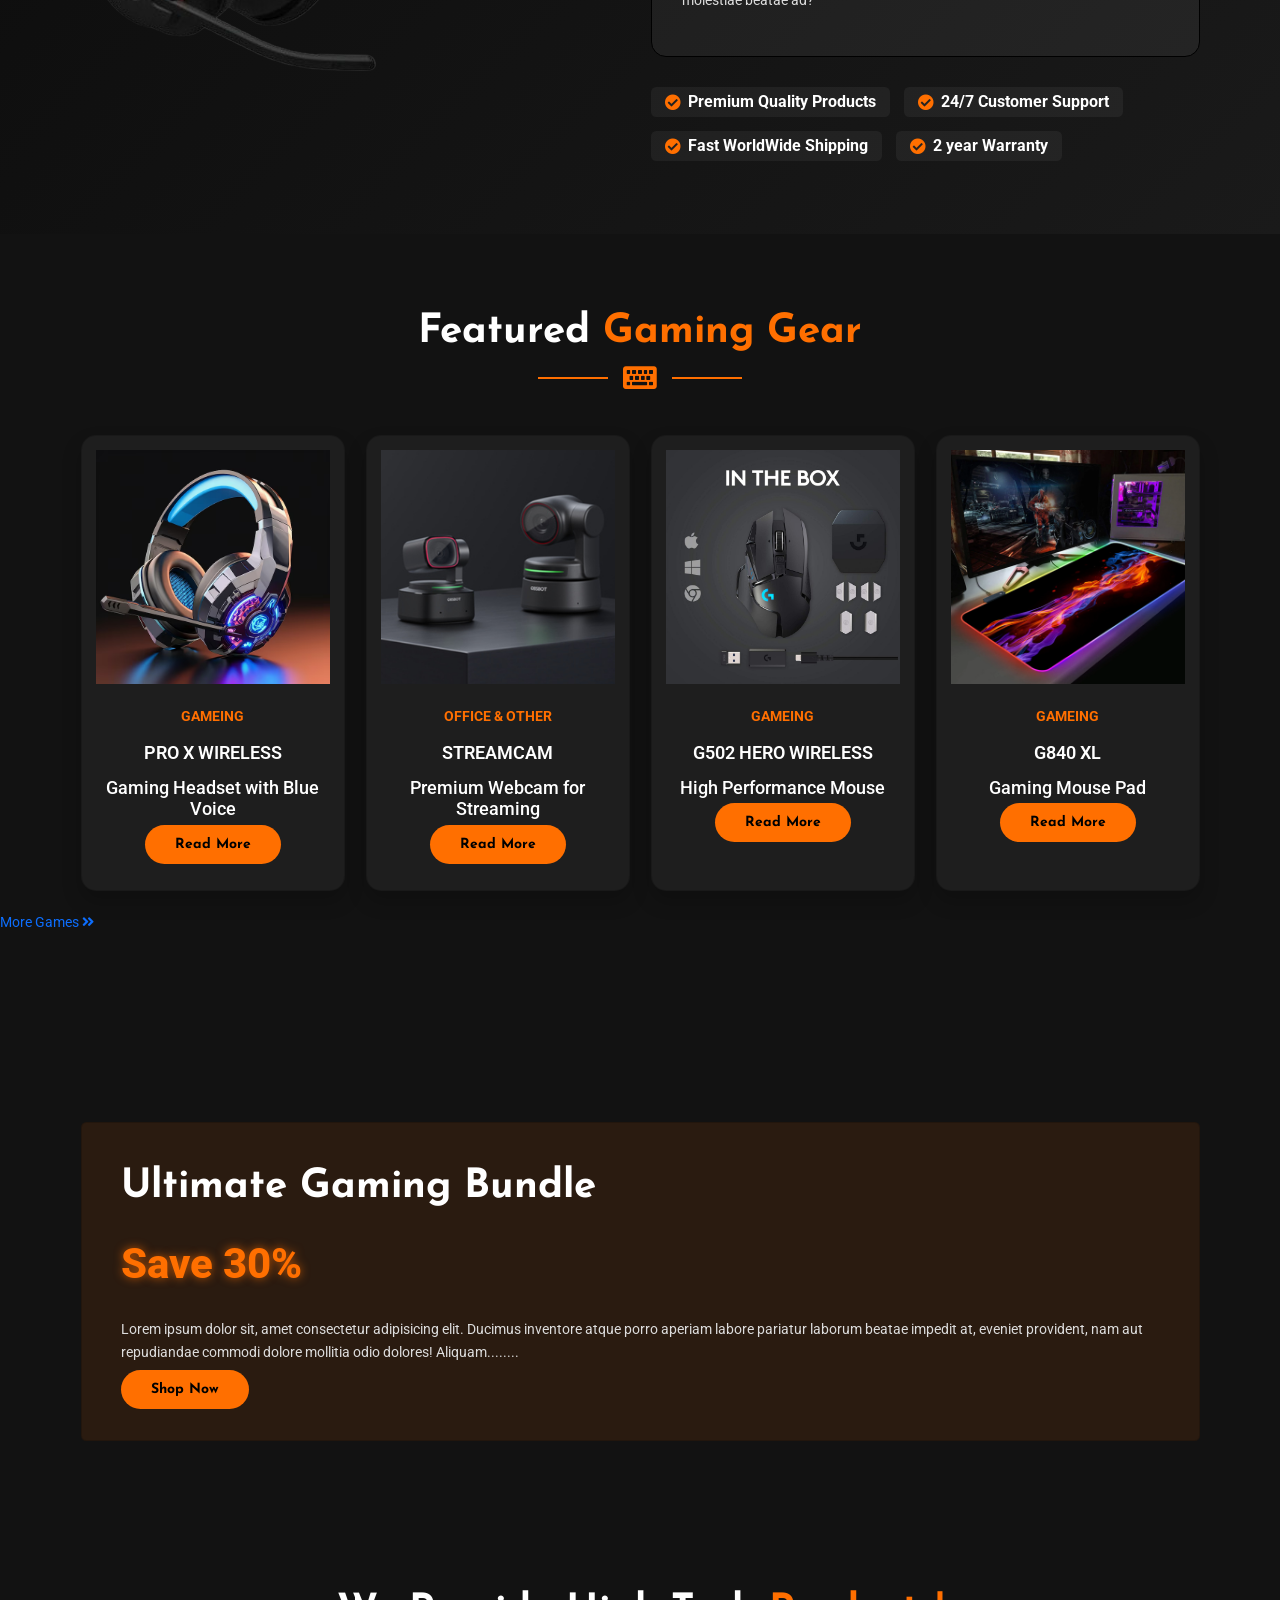
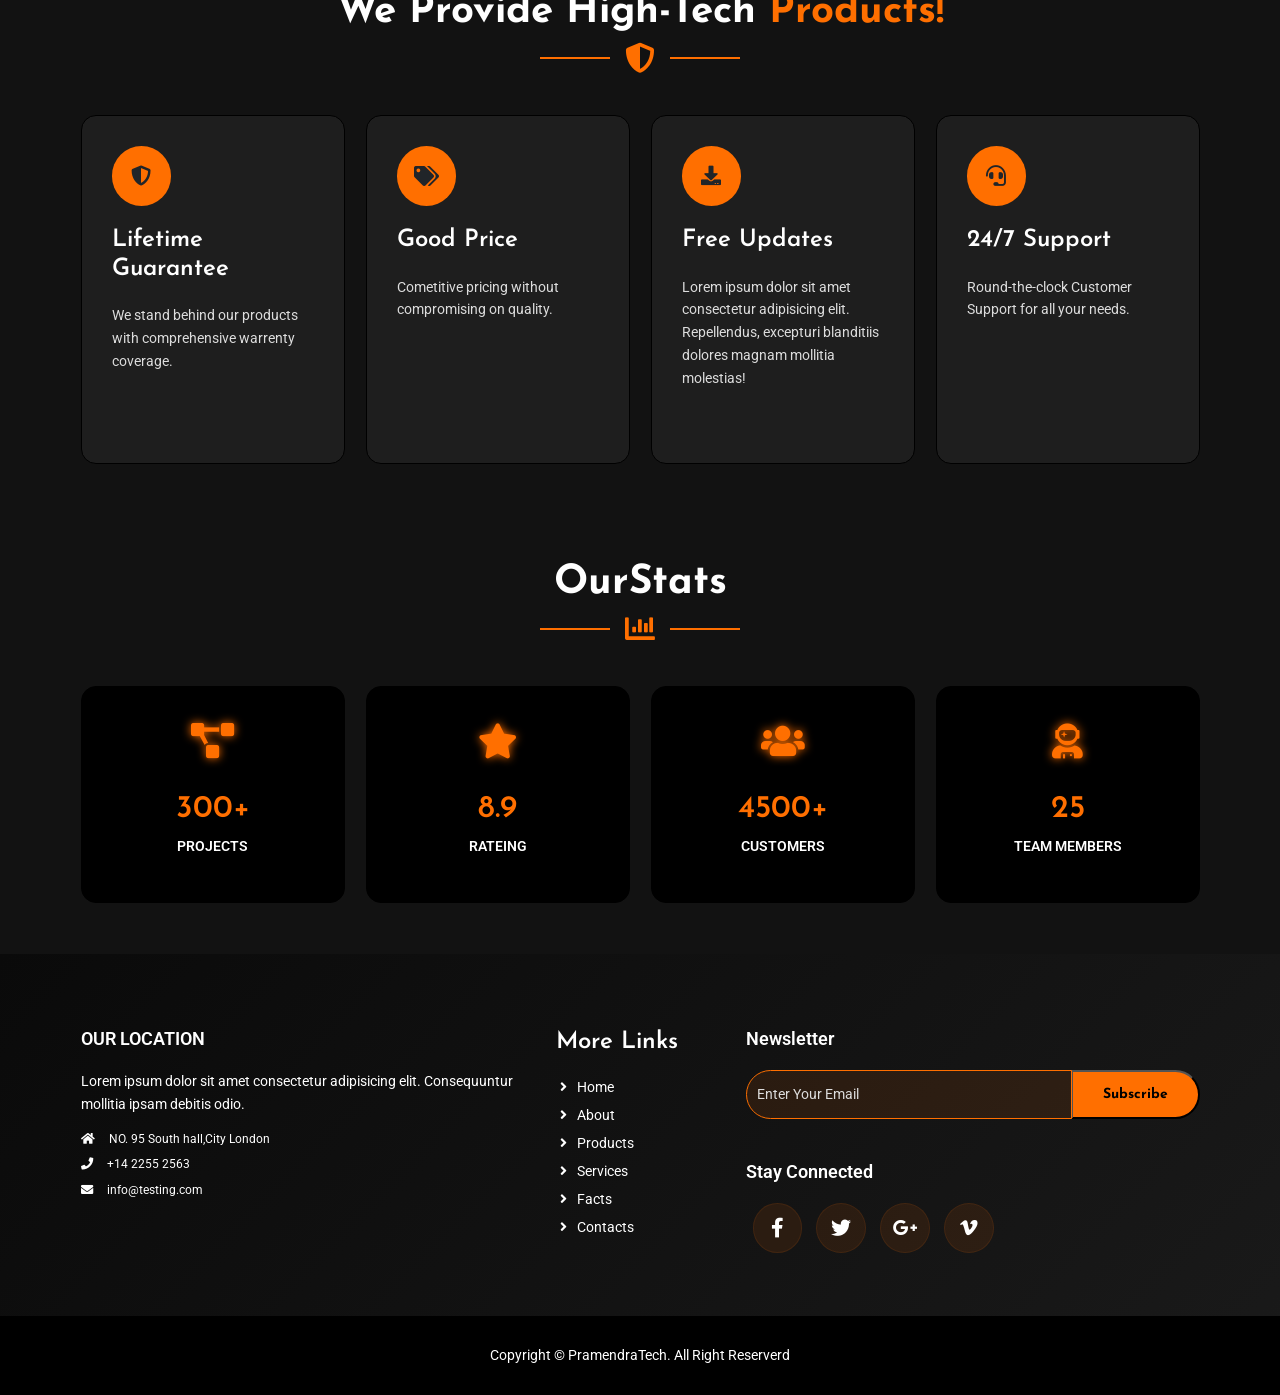
==== commit bd368de2: "Added product page" ====
--- a/index.html
+++ b/index.html
@@ -25,8 +25,8 @@
         <nav class="navbar navbar-expand-lg navbar-header-scrolled">
             <div class="container">
                 <a class="navbar-brand" href="#">
-                      <!-- <img src="Images/logo.png" class="img-fluid" alt="logo"> -->
-                  <img src="Images/logo1.png" class="img-fluid logo" alt="logo">
+                    <!-- <img src="Images/logo.png" class="img-fluid" alt="logo"> -->
+                    <img src="Images/logo1.png" class="img-fluid logo" alt="logo">
                 </a>
                 <button class="navbar-toggler" type="button" data-bs-toggle="collapse" data-bs-target="#navbarNav"
                     aria-controls="navbarNav" aria-expanded="false" aria-label="Toggle navigation">
@@ -100,7 +100,7 @@
 
                 <div class="col-lg-6">
                     <div>
-                        <img style="height: auto; width: 500px;" src="Images/top-banner-img/mouse2.png" alt="mouse-logo" class="img-fluid ">
+                        <img src="Images/top-banner-img/mouse2.png" alt="mouse-logo" class="img-fluid  herologo">
                     </div>
 
                 </div>
@@ -179,6 +179,8 @@
 
     <!-- Product section -->
     <section id="products" class="products_wrapper wrapper">
+
+
         <div class="container">
 
             <div class="section-title text-center mb-5">
@@ -250,6 +252,27 @@
 
             </div>
         </div>
+        <!-- <div class="section-title text-center mb-5">
+            <h2>More <span class="highlight">Gaming Gear</span></h2>
+            <div class="title-design">
+                <span class="line"></span>
+                
+                <a href="../Game WebPage/Pages/products.html">
+                    <i class="fas fa-gamepad"></i>
+                </a>
+                <span class="line"></span>
+            </div>
+        </div> -->
+
+ <div class="more-section-product  d-flex  mb-5">
+  <!-- Redirect link at the end -->
+  <a href="./Pages/products.html" class="more-link">
+    More Games <i class="fas fa-angle-double-right"></i>
+  </a>
+</div>
+
+
+
 
     </section>
     <!-- Products section Exit -->
